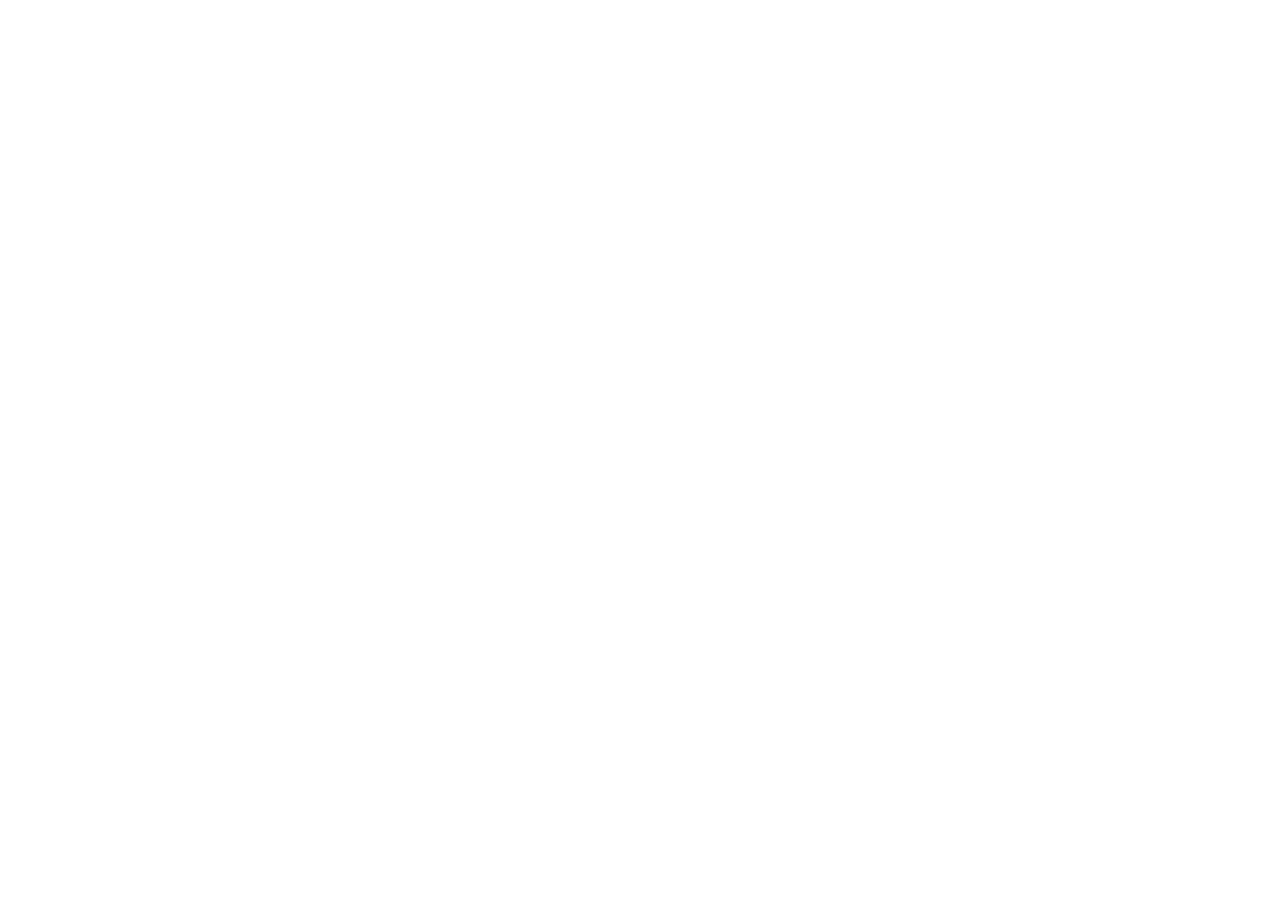
==== index.html @ b08da541 "beans" ====
<!DOCTYPE html>
<html>
<head>
    <title>Kylar</title>
    <meta name="viewport" content="width=device-width, initial-scale=1">
<style>
body, html {
  height: 100%;
  margin: 0;
}

.bg {

  background-image: url("audra.gif");
  height: 100%;
  background-position: center;
  background-repeat: no-repeat;
  background-size: cover;
}

</style>
</head>
<body>
<div class="bg"></div>
</body>
</html>
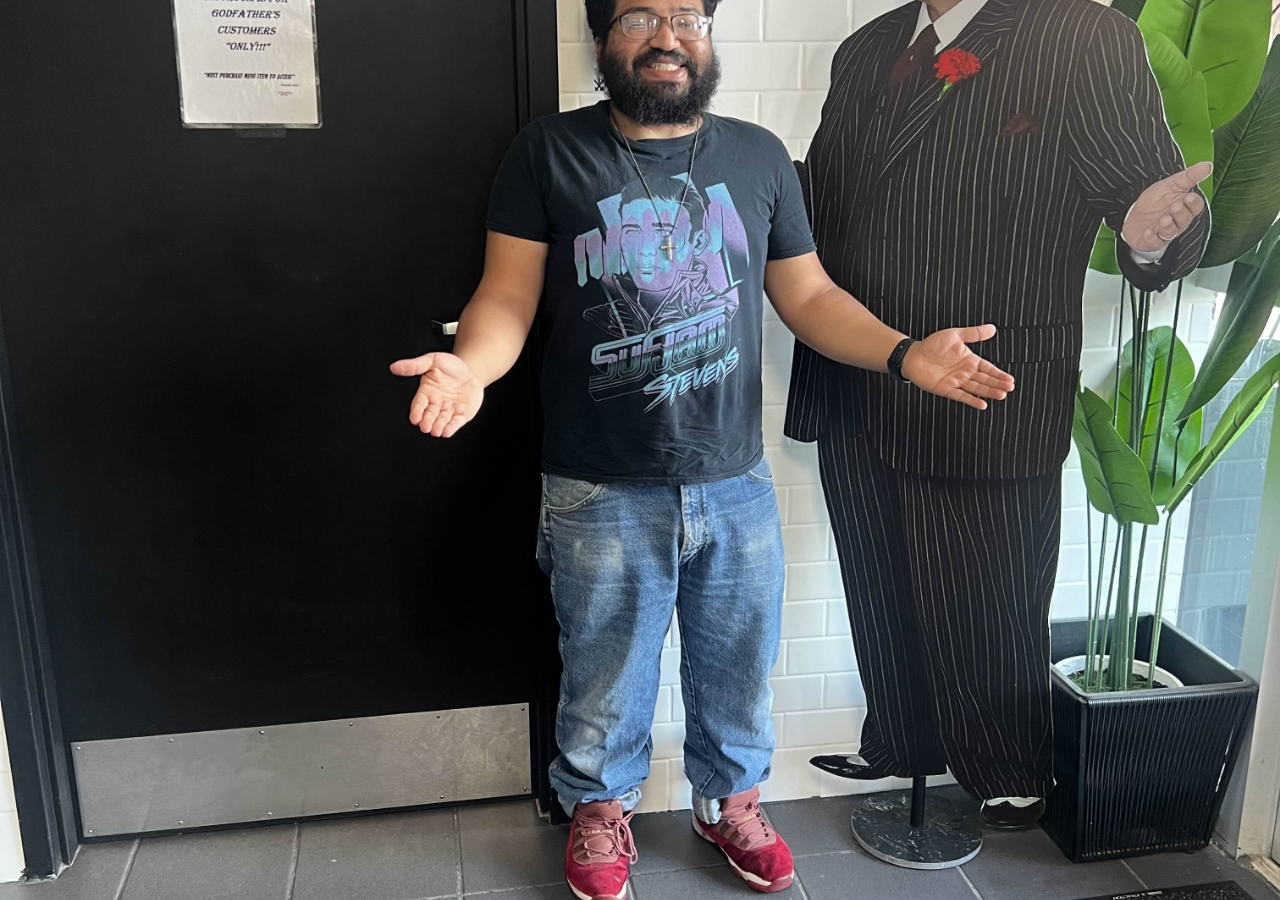
==== commit b20bf5a0: "nex" ====
--- a/index.html
+++ b/index.html
@@ -2,7 +2,7 @@
 <!DOCTYPE html>
 <html>
 <head>
-    <title>Kylar</title>
+    <title>beans</title>
     <meta name="viewport" content="width=device-width, initial-scale=1">
 <style>
 body, html {
@@ -12,8 +12,9 @@
 
 .bg {
 
-  background-image: url("audra.gif");
+  background-image: url("nex.jpg");
   height: 100%;
+  width: 100%;
   background-position: center;
   background-repeat: no-repeat;
   background-size: cover;
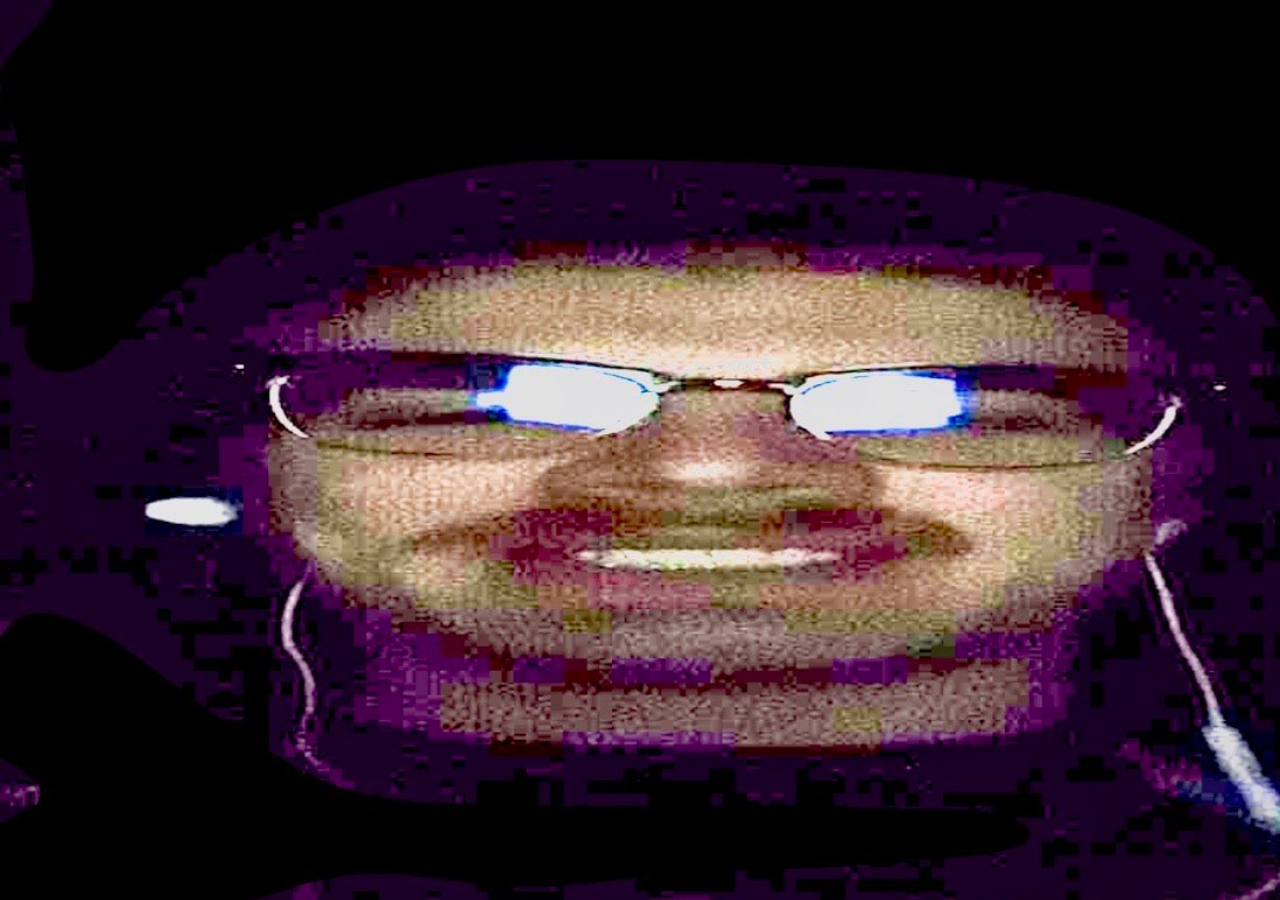
==== commit 95e7f4d0: "wide" ====
--- a/index.html
+++ b/index.html
@@ -12,7 +12,7 @@
 
 .bg {
 
-  background-image: url("nex.jpg");
+  background-image: url("wide.jpg");
   height: 100%;
   width: 100%;
   background-position: center;
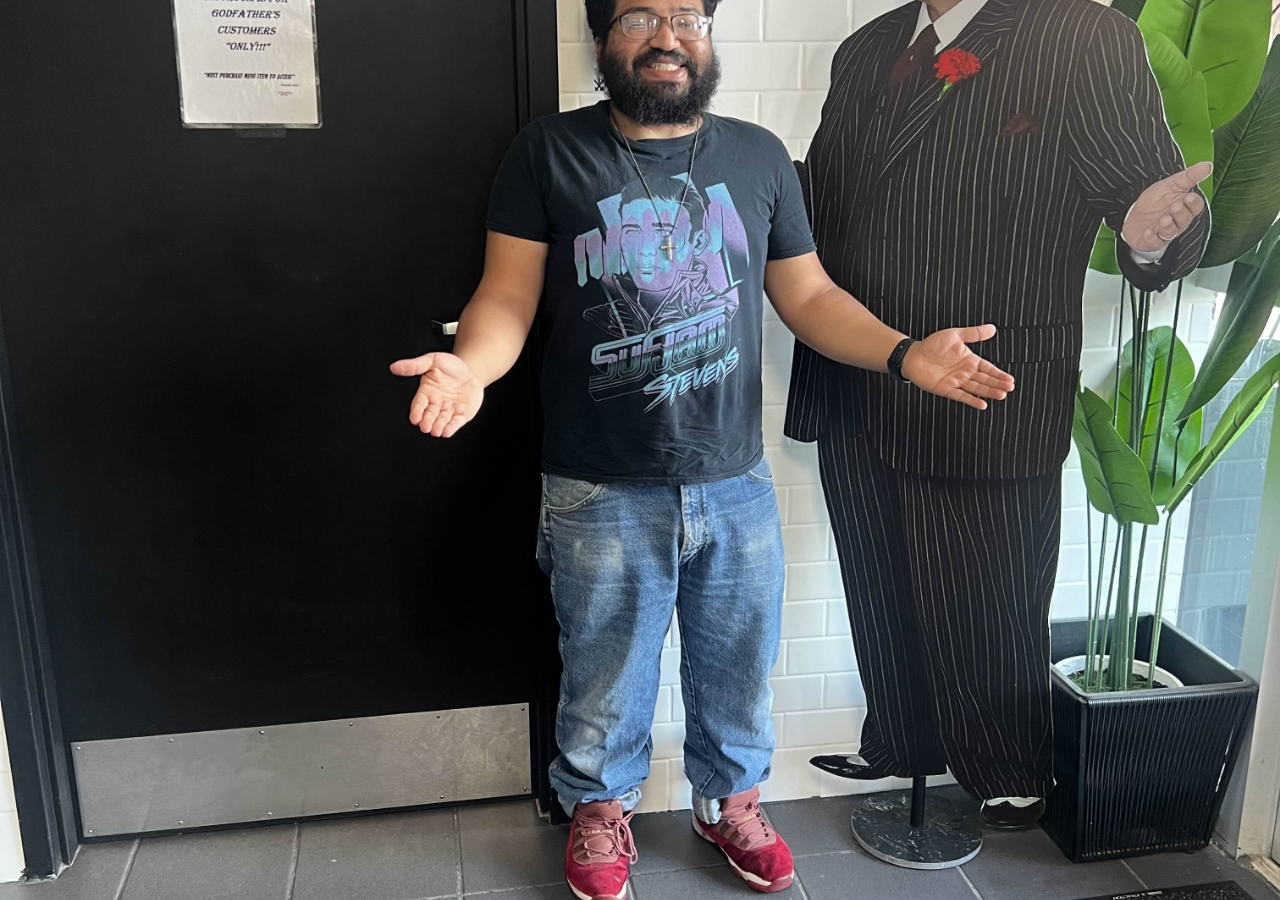
==== commit 2e46161d: "Update index.html" ====
--- a/index.html
+++ b/index.html
@@ -1,28 +1,29 @@
-
 <!DOCTYPE html>
 <html>
 <head>
     <title>beans</title>
     <meta name="viewport" content="width=device-width, initial-scale=1">
-<style>
-body, html {
-  height: 100%;
-  margin: 0;
-}
+    <style>
+        body, html {
+            height: 100%;
+            margin: 0;
+        }
 
-.bg {
-
-  background-image: url("wide.jpg");
-  height: 100%;
-  width: 100%;
-  background-position: center;
-  background-repeat: no-repeat;
-  background-size: cover;
-}
-
-</style>
+        .bg {
+            height: 100%;
+            width: 100%;
+            background-position: center;
+            background-repeat: no-repeat;
+            background-size: cover;
+        }
+    </style>
 </head>
 <body>
-<div class="bg"></div>
+    <div class="bg" id="random-bg"></div>
+    <script>
+        const images = ["wide.jpg", "audra.gif", "beans.png", "nex.jpg", "wide.jpg"];
+        const randomImage = images[Math.floor(Math.random() * images.length)];
+        document.getElementById("random-bg").style.backgroundImage = `url(${randomImage})`;
+    </script>
 </body>
 </html>
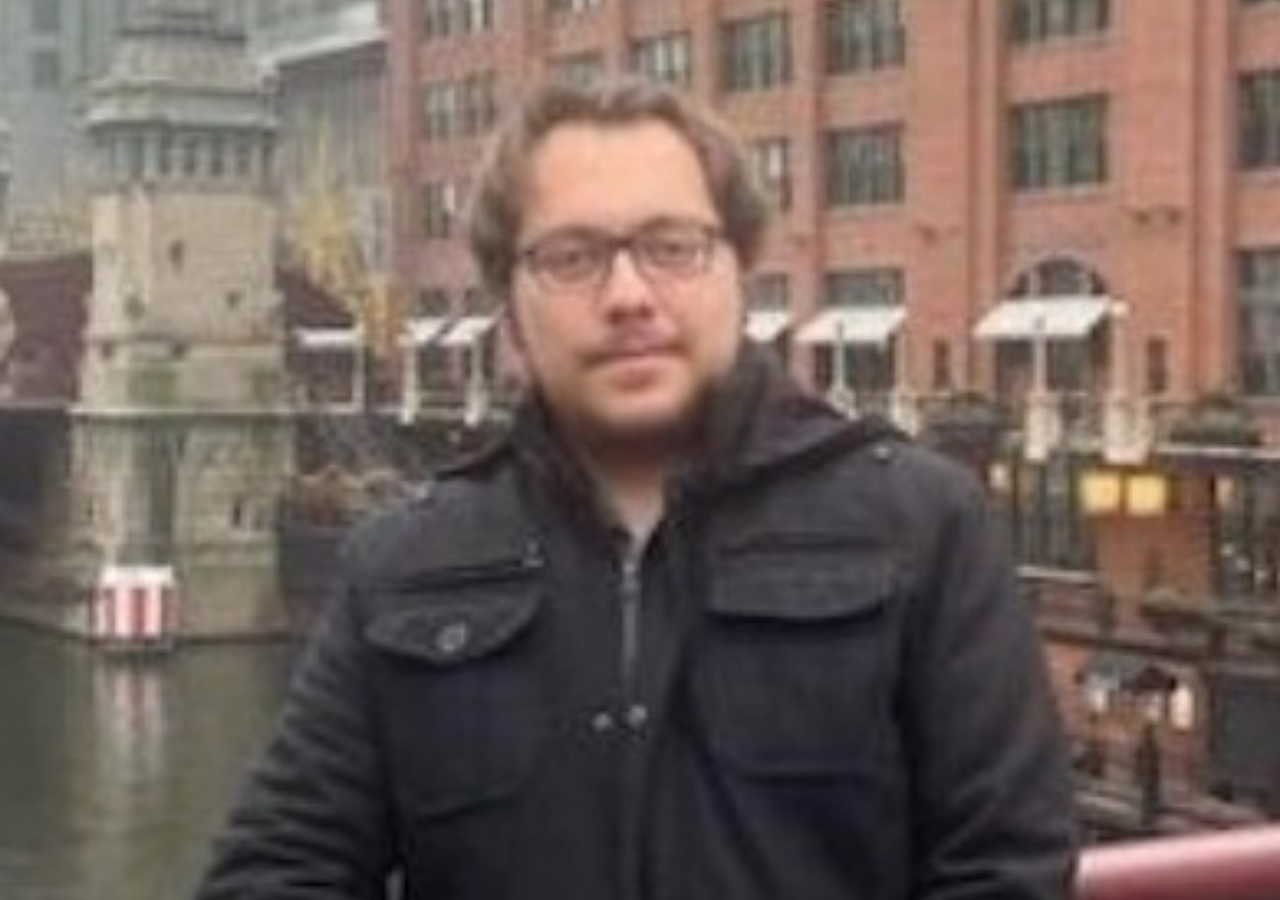
==== commit 8e976d5a: "random" ====
--- a/index.html
+++ b/index.html
@@ -21,7 +21,7 @@
 <body>
     <div class="bg" id="random-bg"></div>
     <script>
-        const images = ["wide.jpg", "audra.gif", "beans.png", "nex.jpg", "wide.jpg"];
+        const images = ["wide.jpg", "audra.gif", "beans.png", "nex.jpg", "wide.jpg", "kylar.jpg", "kylar.jpg"];
         const randomImage = images[Math.floor(Math.random() * images.length)];
         document.getElementById("random-bg").style.backgroundImage = `url(${randomImage})`;
     </script>
